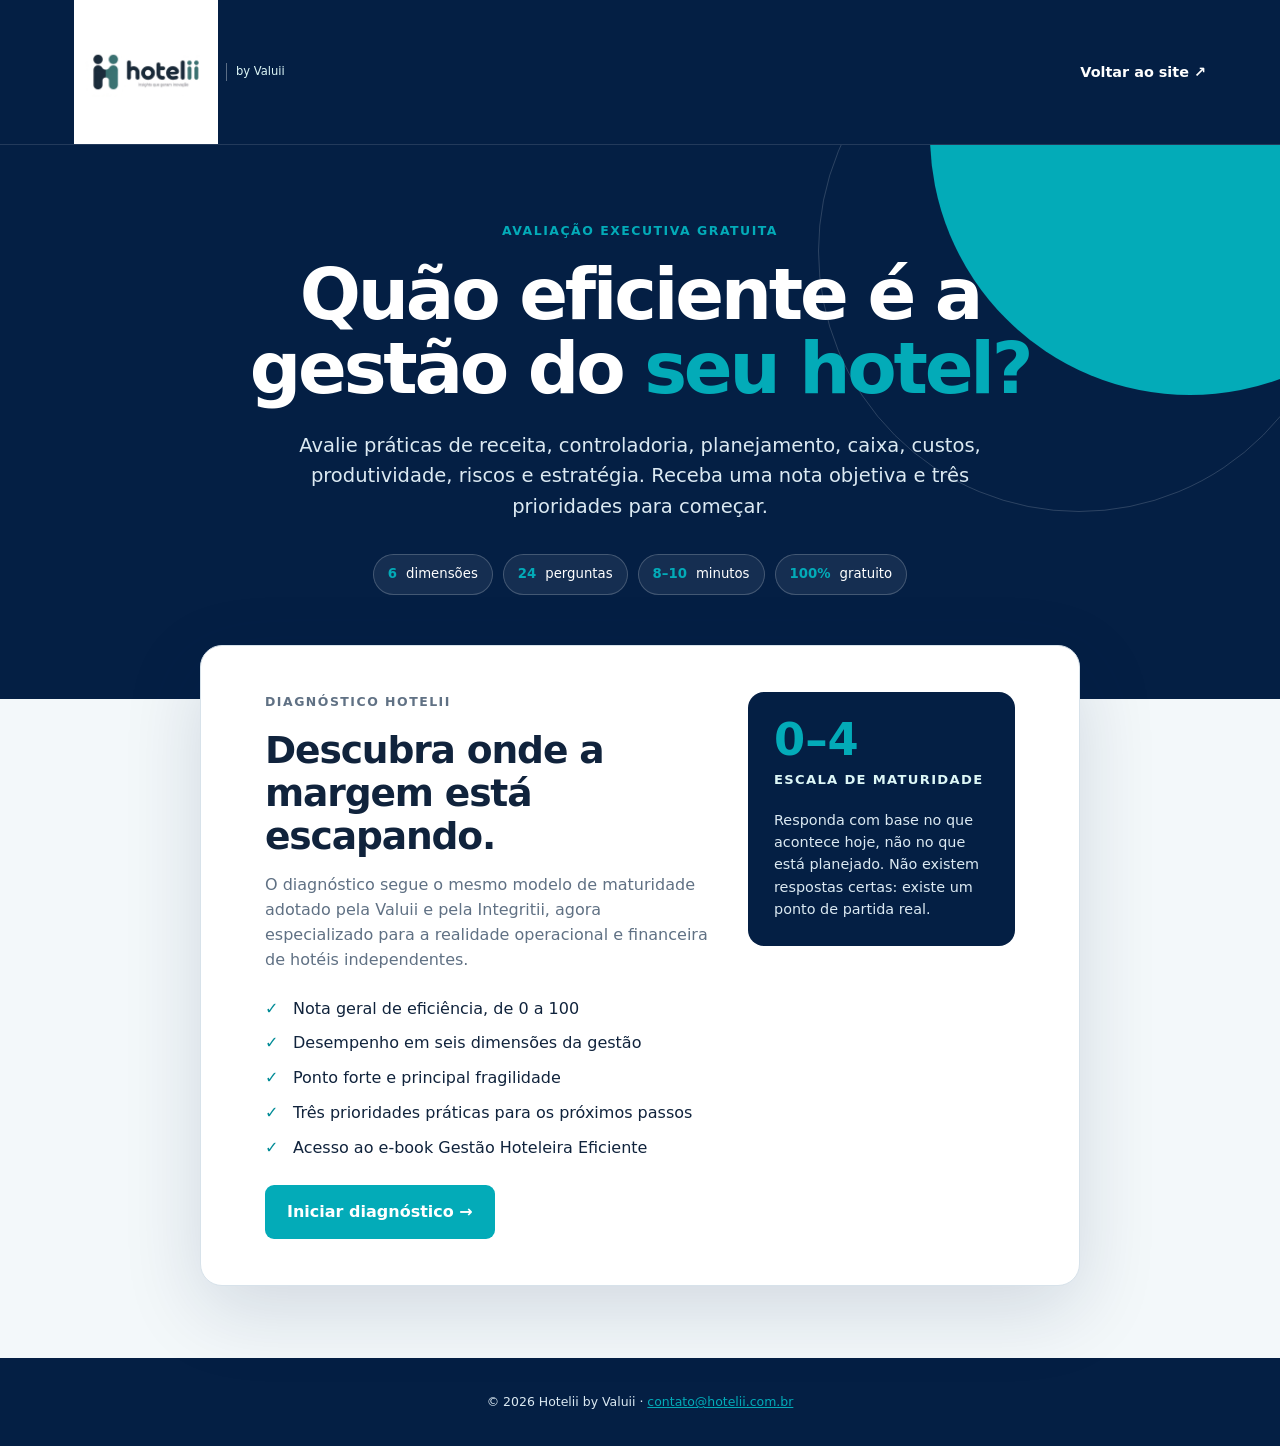
==== diagnostico/index.html @ 58b654e1 "Publica diagnóstico de eficiência hoteleira e e-book" ====
<!doctype html>
<html lang="pt-BR">
<head>
  <meta charset="utf-8">
  <meta name="viewport" content="width=device-width, initial-scale=1">
  <title>Diagnóstico de Eficiência em Gestão Hoteleira | Hotelii</title>
  <meta name="description" content="Avalie gratuitamente a eficiência da gestão do seu hotel em 24 perguntas e receba uma nota, a leitura de seis dimensões e prioridades práticas.">
  <meta name="theme-color" content="#041F44">
  <meta property="og:title" content="Diagnóstico de Eficiência em Gestão Hoteleira | Hotelii">
  <meta property="og:description" content="Descubra onde a gestão do seu hotel é eficiente — e onde a margem está escapando.">
  <meta property="og:type" content="website">
  <meta property="og:url" content="https://hotelii.com.br/diagnostico/">
  <link rel="canonical" href="https://hotelii.com.br/diagnostico/">
  <link rel="icon" href="../assets/images/mark.svg" type="image/svg+xml">
  <style>
    :root{--navy:#041f44;--navy2:#082b59;--teal:#03abb8;--teal2:#018b96;--mint:#ddf7f7;--ice:#f3f8fa;--white:#fff;--ink:#10233c;--muted:#607184;--line:#d7e2ea;--amber:#c9841d;--green:#178f69;--danger:#b94b54;--shadow:0 24px 80px rgba(4,31,68,.14)}
    *{box-sizing:border-box}html{scroll-behavior:smooth}body{margin:0;font-family:Inter,ui-sans-serif,system-ui,-apple-system,BlinkMacSystemFont,"Segoe UI",sans-serif;color:var(--ink);background:var(--ice);line-height:1.55}button,input,select{font:inherit}a{color:inherit}.skip{position:absolute;left:-9999px}.skip:focus{left:1rem;top:1rem;background:#fff;padding:.75rem 1rem;z-index:99}
    .site-header{position:relative;z-index:10;background:var(--navy);border-bottom:1px solid rgba(255,255,255,.12)}.nav{max-width:1180px;margin:auto;min-height:78px;padding:0 24px;display:flex;align-items:center;justify-content:space-between;gap:24px}.brand{display:flex;align-items:center;gap:8px;text-decoration:none;color:#fff}.brand img{width:144px;display:block}.brand span{font-size:.72rem;color:var(--mint);border-left:1px solid rgba(255,255,255,.35);padding-left:9px}.back{color:#fff;text-decoration:none;font-weight:750;font-size:.9rem}.back:hover{color:var(--teal)}
    .hero{position:relative;overflow:hidden;background:var(--navy);color:#fff;padding:76px 24px 104px}.hero:before,.hero:after{content:"";position:absolute;border-radius:50%}.hero:before{width:520px;height:520px;right:-170px;top:-270px;background:var(--teal)}.hero:after{width:520px;height:520px;right:-60px;top:-155px;border:1px solid rgba(255,255,255,.16)}.hero-inner{position:relative;z-index:1;max-width:1040px;margin:auto;text-align:center}.eyebrow{margin:0 0 18px;color:var(--teal);font-weight:850;letter-spacing:.12em;text-transform:uppercase;font-size:.78rem}.hero h1{max-width:900px;margin:0 auto;font-size:clamp(2.25rem,6vw,4.5rem);line-height:1.02;letter-spacing:-.045em}.hero h1 span{color:var(--teal)}.hero-lead{max-width:760px;margin:26px auto 32px;color:#dbe9f2;font-size:clamp(1rem,2vw,1.22rem)}.badges{display:flex;flex-wrap:wrap;justify-content:center;gap:10px}.badge{display:flex;align-items:center;gap:9px;border:1px solid rgba(255,255,255,.2);background:rgba(255,255,255,.07);border-radius:999px;padding:9px 14px;font-size:.83rem}.badge b{color:var(--teal)}
    .shell{max-width:920px;margin:-54px auto 72px;padding:0 20px;position:relative;z-index:3}.panel{background:#fff;border:1px solid var(--line);border-radius:22px;box-shadow:var(--shadow);overflow:hidden}.intro{padding:46px clamp(24px,6vw,64px)}.intro-grid{display:grid;grid-template-columns:1.25fr .75fr;gap:38px;align-items:start}.intro h2{font-size:clamp(1.6rem,3vw,2.35rem);line-height:1.14;letter-spacing:-.03em;margin:0 0 16px}.intro p{color:var(--muted);margin:0 0 18px}.check{list-style:none;margin:24px 0;padding:0;display:grid;gap:10px}.check li{position:relative;padding-left:28px}.check li:before{content:"✓";position:absolute;left:0;top:0;color:var(--teal2);font-weight:900}.trust{background:var(--navy);color:#fff;border-radius:16px;padding:26px}.trust strong{font-size:2.8rem;line-height:1;color:var(--teal)}.trust span{display:block;font-size:.82rem;color:var(--mint);font-weight:800;text-transform:uppercase;letter-spacing:.1em;margin:8px 0 18px}.trust p{color:#dbe9f2;font-size:.9rem;margin:0}.button{border:0;background:var(--teal);color:#fff;font-weight:850;border-radius:9px;padding:15px 22px;cursor:pointer;text-decoration:none;display:inline-flex;align-items:center;justify-content:center;gap:8px;transition:.2s transform,.2s background}.button:hover{background:var(--teal2);transform:translateY(-1px)}.button:disabled{opacity:.45;cursor:not-allowed;transform:none}.button.secondary{background:var(--navy)}.button.ghost{background:#fff;border:1px solid var(--line);color:var(--navy)}.button-row{display:flex;gap:12px;flex-wrap:wrap;margin-top:26px}
    .quiz{display:none}.quiz.active{display:block}.quiz-top{background:var(--navy);color:#fff;padding:22px clamp(22px,5vw,48px)}.progress-row{display:flex;justify-content:space-between;gap:16px;align-items:center;font-size:.8rem;font-weight:800}.progress-row span:last-child{color:var(--mint)}.progress{height:8px;background:rgba(255,255,255,.14);border-radius:999px;margin-top:13px;overflow:hidden}.progress i{display:block;width:0;height:100%;background:var(--teal);transition:width .3s}.question{padding:42px clamp(22px,6vw,64px) 52px}.dimension{display:inline-flex;background:var(--mint);color:var(--teal2);font-size:.72rem;font-weight:900;text-transform:uppercase;letter-spacing:.09em;border-radius:999px;padding:7px 11px}.question h2{font-size:clamp(1.35rem,3vw,2rem);line-height:1.25;letter-spacing:-.02em;margin:18px 0 28px}.options{display:grid;gap:11px}.option{position:relative;display:block}.option input{position:absolute;opacity:0}.option span{display:flex;align-items:flex-start;gap:13px;border:1px solid var(--line);border-radius:12px;padding:15px 16px;cursor:pointer;transition:.2s}.option b{flex:0 0 29px;height:29px;border-radius:50%;display:grid;place-items:center;background:var(--ice);color:var(--teal2);font-size:.82rem}.option em{font-style:normal}.option input:checked+span{border-color:var(--teal);box-shadow:0 0 0 3px rgba(3,171,184,.12);background:#f6ffff}.option input:checked+span b{background:var(--teal);color:#fff}.question-actions{display:flex;justify-content:space-between;gap:14px;margin-top:26px}.text-button{background:none;border:0;color:var(--muted);font-weight:800;cursor:pointer;padding:12px 0}.text-button:hover{color:var(--navy)}
    .gate{display:none;padding:42px clamp(22px,6vw,64px) 52px}.gate.active{display:block}.gate h2{font-size:clamp(1.55rem,3vw,2.25rem);line-height:1.15;letter-spacing:-.03em;margin:0 0 10px}.gate>p{color:var(--muted);margin:0 0 28px}.form-grid{display:grid;grid-template-columns:1fr 1fr;gap:16px}.field{display:grid;gap:7px}.field.full{grid-column:1/-1}.field label{font-size:.82rem;font-weight:850;color:var(--navy)}.field input,.field select{width:100%;border:1px solid var(--line);border-radius:9px;padding:13px;background:#fff;color:var(--ink);outline:none}.field input:focus,.field select:focus{border-color:var(--teal);box-shadow:0 0 0 3px rgba(3,171,184,.12)}.consent{display:flex;align-items:flex-start;gap:10px;margin:22px 0;color:var(--muted);font-size:.83rem}.consent input{margin-top:4px}.error{display:none;color:var(--danger);font-weight:700;font-size:.82rem;margin-top:10px}.error.show{display:block}
    .result{display:none}.result.active{display:block}.result-hero{background:var(--navy);color:#fff;padding:40px clamp(22px,6vw,64px);display:grid;grid-template-columns:170px 1fr;gap:34px;align-items:center}.donut{width:160px;height:160px;border-radius:50%;display:grid;place-items:center;background:conic-gradient(var(--teal) calc(var(--score)*1%),rgba(255,255,255,.14) 0);position:relative}.donut:after{content:"";position:absolute;width:116px;height:116px;border-radius:50%;background:var(--navy)}.donut div{position:relative;z-index:1;text-align:center}.donut strong{display:block;font-size:2.65rem;line-height:1;color:#fff}.donut span{color:var(--mint);font-size:.76rem;text-transform:uppercase;font-weight:800}.result-hero .eyebrow{margin-bottom:8px}.result-hero h2{font-size:clamp(1.65rem,4vw,2.6rem);line-height:1.08;margin:0 0 10px}.result-hero p{margin:0;color:#dbe9f2}.result-body{padding:42px clamp(22px,6vw,64px) 54px}.section-title{font-size:1.25rem;color:var(--navy);margin:0 0 18px}.bars{display:grid;gap:15px}.bar-head{display:flex;justify-content:space-between;gap:12px;margin-bottom:7px;font-size:.84rem;font-weight:800}.bar-head span:last-child{color:var(--teal2)}.bar-track{height:10px;background:#e8eff3;border-radius:999px;overflow:hidden}.bar-track i{display:block;height:100%;background:linear-gradient(90deg,var(--teal2),var(--teal));border-radius:999px}.insights{display:grid;grid-template-columns:1fr 1fr;gap:16px;margin:34px 0}.insight{border:1px solid var(--line);border-radius:13px;padding:20px}.insight strong{display:block;color:var(--teal2);font-size:.74rem;text-transform:uppercase;letter-spacing:.08em;margin-bottom:7px}.insight b{font-size:1.05rem;color:var(--navy)}.insight p{margin:7px 0 0;color:var(--muted);font-size:.9rem}.priorities{background:var(--ice);border-radius:14px;padding:24px;margin-top:24px}.priorities ol{margin:16px 0 0;padding:0;list-style:none;display:grid;gap:13px}.priorities li{display:grid;grid-template-columns:31px 1fr;gap:11px;align-items:start}.priorities li span{width:31px;height:31px;border-radius:50%;display:grid;place-items:center;background:var(--teal);color:#fff;font-weight:900}.priorities li b{color:var(--navy)}.priorities li p{margin:2px 0 0;color:var(--muted);font-size:.88rem}.ebook{margin-top:34px;background:var(--navy);color:#fff;border-radius:16px;padding:28px;display:grid;grid-template-columns:1fr auto;gap:24px;align-items:center}.ebook .eyebrow{margin:0 0 8px}.ebook h3{font-size:1.5rem;line-height:1.18;margin:0 0 7px}.ebook p{color:#dbe9f2;margin:0;font-size:.9rem}.cta{margin-top:20px;border:1px solid var(--line);border-radius:16px;padding:26px}.cta h3{margin:0 0 8px;color:var(--navy)}.cta p{margin:0;color:var(--muted)}.disclaimer{font-size:.72rem;color:var(--muted);margin:24px 0 0}.footer{background:var(--navy);color:#dbe9f2;padding:34px 24px;text-align:center;font-size:.78rem}.footer a{color:var(--teal)}
    @media(max-width:720px){.nav{min-height:68px}.brand img{width:122px}.hero{padding-top:54px}.intro-grid,.result-hero,.ebook{grid-template-columns:1fr}.trust{order:-1}.form-grid,.insights{grid-template-columns:1fr}.field.full{grid-column:auto}.result-hero{text-align:center}.donut{margin:auto}.question-actions{align-items:center}.question-actions .button{flex:1}.ebook .button{width:100%}}
    @media print{body{background:#fff}.site-header,.hero,.intro,.quiz-top,.question,.gate,.footer,.button-row,.ebook .button,.cta{display:none!important}.shell{margin:0;max-width:none;padding:0}.panel{border:0;box-shadow:none}.result{display:block!important}.result-hero{print-color-adjust:exact;-webkit-print-color-adjust:exact}.result-body{padding:30px}.ebook{print-color-adjust:exact;-webkit-print-color-adjust:exact}.disclaimer{font-size:9px}}
  </style>
</head>
<body>
  <a class="skip" href="#conteudo">Ir para o conteúdo</a>
  <header class="site-header"><div class="nav"><a class="brand" href="../index.html" aria-label="Hotelii — início"><img src="../assets/images/hotelii-logo-light.png" alt="Hotelii"><span>by Valuii</span></a><a class="back" href="../index.html">Voltar ao site ↗</a></div></header>
  <main id="conteudo">
    <section class="hero"><div class="hero-inner"><p class="eyebrow">Avaliação executiva gratuita</p><h1>Quão eficiente é a gestão do <span>seu hotel?</span></h1><p class="hero-lead">Avalie práticas de receita, controladoria, planejamento, caixa, custos, produtividade, riscos e estratégia. Receba uma nota objetiva e três prioridades para começar.</p><div class="badges"><span class="badge"><b>6</b> dimensões</span><span class="badge"><b>24</b> perguntas</span><span class="badge"><b>8–10</b> minutos</span><span class="badge"><b>100%</b> gratuito</span></div></div></section>
    <div class="shell"><section class="panel" aria-live="polite">
      <div class="intro" id="intro"><div class="intro-grid"><div><p class="eyebrow">Diagnóstico Hotelii</p><h2>Descubra onde a margem está escapando.</h2><p>O diagnóstico segue o mesmo modelo de maturidade adotado pela Valuii e pela Integritii, agora especializado para a realidade operacional e financeira de hotéis independentes.</p><ul class="check"><li>Nota geral de eficiência, de 0 a 100</li><li>Desempenho em seis dimensões da gestão</li><li>Ponto forte e principal fragilidade</li><li>Três prioridades práticas para os próximos passos</li><li>Acesso ao e-book Gestão Hoteleira Eficiente</li></ul><button class="button" type="button" id="start">Iniciar diagnóstico →</button></div><aside class="trust"><strong>0–4</strong><span>escala de maturidade</span><p>Responda com base no que acontece hoje, não no que está planejado. Não existem respostas certas: existe um ponto de partida real.</p></aside></div></div>
      <div class="quiz" id="quiz"><div class="quiz-top"><div class="progress-row"><span id="progressLabel">Pergunta 1 de 24</span><span id="dimensionLabel">Desempenho e Receita</span></div><div class="progress"><i id="progressBar"></i></div></div><div class="question"><span class="dimension" id="dimensionPill"></span><h2 id="questionText"></h2><div class="options" id="options"></div><div class="question-actions"><button class="text-button" type="button" id="prev">← Voltar</button><button class="button" type="button" id="next" disabled>Continuar →</button></div></div></div>
      <form class="gate" id="gate" novalidate><p class="eyebrow">Seu resultado está pronto</p><h2>Identifique-se para ver a análise completa.</h2><p>Os dados abaixo contextualizam o diagnóstico e dão acesso ao resultado e ao e-book. A Hotelii poderá entrar em contato para ajudar na interpretação.</p><div class="form-grid"><div class="field"><label for="name">Nome *</label><input id="name" name="name" autocomplete="name" required></div><div class="field"><label for="hotel">Hotel ou empreendimento *</label><input id="hotel" name="hotel" autocomplete="organization" required></div><div class="field"><label for="role">Cargo ou função *</label><select id="role" name="role" required><option value="">Selecione</option><option>Proprietário(a) ou sócio(a)</option><option>Diretor(a) ou gerente geral</option><option>Controladoria ou financeiro</option><option>Revenue, comercial ou marketing</option><option>Operações, hospedagem ou A&amp;B</option><option>Contador(a) ou consultor(a)</option><option>Outra função</option></select></div><div class="field"><label for="uhs">Número de unidades habitacionais *</label><select id="uhs" name="uhs" required><option value="">Selecione</option><option>Até 20 UHs</option><option>21 a 40 UHs</option><option>41 a 80 UHs</option><option>81 a 150 UHs</option><option>151 a 250 UHs</option><option>Mais de 250 UHs</option></select></div><div class="field"><label for="phone">WhatsApp *</label><input id="phone" name="phone" inputmode="tel" autocomplete="tel" placeholder="(00) 00000-0000" required></div><div class="field"><label for="email">E-mail profissional *</label><input id="email" name="email" type="email" autocomplete="email" required></div><div class="field"><label for="city">Cidade / UF *</label><input id="city" name="city" autocomplete="address-level2" placeholder="Cidade / UF" required></div><div class="field"><label for="website">Site do hotel</label><input id="website" name="website" type="url" placeholder="https://"></div></div><label class="consent"><input id="consent" name="consent" type="checkbox" required><span>Autorizo a Hotelii by Valuii a tratar estes dados para disponibilizar meu resultado e entrar em contato sobre conteúdos e soluções relacionadas à gestão hoteleira. Posso solicitar a exclusão a qualquer momento.</span></label><p class="error" id="gateError">Preencha os campos obrigatórios e aceite a autorização para continuar.</p><div class="button-row"><button class="text-button" type="button" id="backToQuiz">← Revisar respostas</button><button class="button" type="submit">Ver meu resultado →</button></div></form>
      <div class="result" id="result"><div class="result-hero"><div class="donut" id="donut"><div><strong id="score">0</strong><span>de 100</span></div></div><div><p class="eyebrow">Resultado do diagnóstico</p><h2 id="levelTitle"></h2><p id="levelText"></p></div></div><div class="result-body"><h3 class="section-title">Eficiência por dimensão</h3><div class="bars" id="bars"></div><div class="insights"><article class="insight"><strong>Ponto forte</strong><b id="strongTitle"></b><p id="strongText"></p></article><article class="insight"><strong>Principal fragilidade</strong><b id="weakTitle"></b><p id="weakText"></p></article></div><section class="priorities"><h3 class="section-title">Três prioridades recomendadas</h3><ol id="priorityList"></ol></section><section class="ebook"><div><p class="eyebrow">Conteúdo complementar</p><h3>Gestão Hoteleira Eficiente</h3><p>Baixe o guia executivo com 10 fundamentos para transformar ocupação em rentabilidade.</p></div><a class="button" href="../assets/downloads/Guia_Hotelii_Gestao_Hoteleira_Eficiente.pdf" download>Baixar e-book →</a></section><section class="cta"><h3>Quer aprofundar esta leitura?</h3><p>A Hotelii Radar de Rentabilidade transforma o autodiagnóstico em análise estruturada de dados, processos e oportunidades de margem.</p><div class="button-row"><a class="button" id="whatsapp" href="https://wa.me/5519920041267" target="_blank" rel="noopener">Conversar no WhatsApp ↗</a><button class="button ghost" type="button" id="print">Salvar resultado em PDF</button><button class="button ghost" type="button" id="restart">Refazer diagnóstico</button></div></section><p class="disclaimer">Este autodiagnóstico tem finalidade educativa e orientativa. O resultado se baseia exclusivamente nas respostas informadas, não constitui auditoria, asseguração, benchmarking independente, parecer contábil ou recomendação financeira, e não garante melhoria de desempenho.</p></div></div>
    </section></div>
  </main>
  <footer class="footer">© <span id="year"></span> Hotelii by Valuii · <a href="mailto:contato@hotelii.com.br">contato@hotelii.com.br</a></footer>
  <script>
  (()=>{
    const dimensions=[
      {name:"Desempenho Comercial e Receita",short:"Desempenho e Receita",weight:20,summary:"Demanda, preço, canais e contribuição econômica.",priority:"Integrar ocupação, ADR, RevPAR, canais e margem em uma única rotina de análise.",questions:[
        "O hotel analisa conjuntamente ocupação, ADR e RevPAR por período, segmento e canal?",
        "A rentabilidade e o custo de aquisição de cada canal são medidos, incluindo comissões, descontos e meios de pagamento?",
        "Preços e restrições são ajustados com base em demanda, pickup, pace, forecast e calendário de eventos?",
        "Vendas diretas, conversão, cancelamentos, no-show e antecedência de reserva são monitorados e geram ações?"
      ]},
      {name:"Controladoria e Rentabilidade",short:"Controladoria e Rentabilidade",weight:25,summary:"DRE gerencial, margens, conciliações e leitura executiva.",priority:"Estruturar uma DRE gerencial mensal por departamento, conciliada e orientada a causas e ações.",questions:[
        "Existe DRE gerencial mensal com separação por departamentos como hospedagem, A&B, eventos e outras operações relevantes?",
        "GOP, GOPPAR, margem de contribuição e resultado departamental são calculados e acompanhados?",
        "Dados do PMS, ERP, contabilidade, bancos, cartões e OTAs são conciliados em uma visão executiva confiável?",
        "A reunião de resultados explica desvios, registra decisões e atribui responsáveis e prazos?"
      ]},
      {name:"Planejamento, Orçamento e Caixa",short:"Orçamento, Forecast e Caixa",weight:20,summary:"Orçamento, cenários, liquidez e capital de giro.",priority:"Implantar orçamento mensal, rolling forecast e fluxo de caixa de 13 semanas com premissas explícitas.",questions:[
        "O hotel possui orçamento anual detalhado por mês, departamento e direcionadores operacionais?",
        "Existe rolling forecast atualizado com pace, sazonalidade, eventos, mix de canais, custos e cenários?",
        "O fluxo de caixa projetado contempla capital de giro, dívida, impostos, CAPEX e um nível mínimo de segurança?",
        "Desvios entre realizado, orçamento e forecast são separados por volume, preço, eficiência e mudança de premissa?"
      ]},
      {name:"Custos e Produtividade Operacional",short:"Custos e Produtividade",weight:15,summary:"Custos unitários, A&B, escala e eficiência operacional.",priority:"Selecionar custos unitários e indicadores de produtividade críticos, com faixas de alerta e responsáveis.",questions:[
        "Custos por UH ocupada e disponível são monitorados para energia, lavanderia, limpeza, amenities e manutenção?",
        "A&B possui fichas técnicas, inventários, food cost, controle de perdas e análise de margem do cardápio?",
        "Escalas, horas extras e terceirização são planejadas com base no forecast de demanda e na produtividade?",
        "Desvios de custos e produtividade são investigados até a causa operacional e tratados por plano de ação?"
      ]},
      {name:"Controles, Riscos e Governança",short:"Controles, Riscos e Governança",weight:10,summary:"Alçadas, conciliações, proteção de ativos e supervisão.",priority:"Mapear os principais riscos e fortalecer alçadas, segregação de funções, acessos e evidências de controle.",questions:[
        "Existem alçadas e controles para compras, pagamentos, reembolsos, descontos, cortesias, cancelamentos e estornos?",
        "Há segregação de funções e conciliações regulares de caixa, cartões, OTAs, bancos e contas a receber?",
        "Riscos de fraude, dados, LGPD, contratos, segurança, continuidade e conformidade são mapeados e tratados?",
        "Proprietários ou instâncias de governança recebem informação confiável, tempestiva e apoiada por evidências?"
      ]},
      {name:"Estratégia e Sustentabilidade",short:"Estratégia e Sustentabilidade",weight:10,summary:"Objetivos, investimentos, continuidade e criação de valor.",priority:"Traduzir a estratégia em metas mensuráveis, cenários, critérios de CAPEX e uma cadência de acompanhamento.",questions:[
        "O hotel possui objetivos mensuráveis que conectam receita, experiência do hóspede, pessoas, margem e caixa?",
        "Investimentos e CAPEX são avaliados por retorno, risco, efeito no caixa, manutenção e posicionamento?",
        "A gestão trabalha com cenários para sazonalidade, choques econômicos, reputação digital e dependência de canais?",
        "Existem prioridades de sustentabilidade, continuidade, sucessão e melhoria com metas, responsáveis e prazos?"
      ]}
    ];
    const labels=["Não existe ou não é praticado.","Existe de forma informal e apenas quando surge um problema.","Existe parcialmente, mas sem padrão ou regularidade.","Está implementado e é acompanhado periodicamente.","Está implementado, monitorado e orienta decisões."];
    const questions=[];dimensions.forEach((d,di)=>d.questions.forEach((q,qi)=>questions.push({text:q,di,qi})));
    const answers=Array(questions.length).fill(null);let current=0;
    const $=id=>document.getElementById(id),intro=$("intro"),quiz=$("quiz"),gate=$("gate"),result=$("result");
    function render(){const q=questions[current],d=dimensions[q.di];$("progressLabel").textContent=`Pergunta ${current+1} de ${questions.length}`;$("dimensionLabel").textContent=d.short;$("dimensionPill").textContent=d.name;$("questionText").textContent=q.text;$("progressBar").style.width=`${((current+1)/questions.length)*100}%`;$("options").innerHTML=labels.map((label,value)=>`<label class="option"><input type="radio" name="answer" value="${value}" ${answers[current]===value?"checked":""}><span><b>${value}</b><em>${label}</em></span></label>`).join("");$("next").disabled=answers[current]===null;$("next").textContent=current===questions.length-1?"Concluir respostas →":"Continuar →";$("prev").style.visibility=current?"visible":"hidden";document.querySelectorAll('input[name="answer"]').forEach(input=>input.addEventListener("change",e=>{answers[current]=Number(e.target.value);$("next").disabled=false;}));}
    function goGate(){quiz.classList.remove("active");gate.classList.add("active");gate.scrollIntoView({behavior:"smooth",block:"start"});}
    function calculate(){const scores=dimensions.map((d,di)=>{const vals=questions.map((q,i)=>q.di===di?answers[i]:null).filter(v=>v!==null);return Math.round((vals.reduce((a,b)=>a+b,0)/(vals.length*4))*100)});const total=Math.round(scores.reduce((sum,s,i)=>sum+s*dimensions[i].weight/100,0));return{scores,total};}
    function level(score){if(score<=20)return["Gestão vulnerável","A operação depende de respostas pontuais e está exposta a perdas, decisões tardias e baixa previsibilidade."];if(score<=40)return["Gestão reativa","Algumas práticas existem, mas ainda são informais, fragmentadas ou acionadas somente após o problema."];if(score<=60)return["Gestão em estruturação","A base gerencial já começou a ser construída. O próximo ganho vem de padronizar, integrar e criar cadência."];if(score<=80)return["Gestão orientada por desempenho","A gestão utiliza processos e indicadores consistentes. Há espaço para aprofundar rentabilidade, cenários e governança."];return["Gestão de alta eficiência","A gestão conecta informação, execução e criação de valor. O foco agora é antecipação, refinamento e evolução contínua."]}
    function showResult(){const data=calculate(),rank=data.scores.map((s,i)=>({s,i})).sort((a,b)=>a.s-b.s),weak=rank[0],strong=rank[rank.length-1],[title,text]=level(data.total);$("score").textContent=data.total;$("donut").style.setProperty("--score",data.total);$("levelTitle").textContent=title;$("levelText").textContent=text;$("bars").innerHTML=dimensions.map((d,i)=>`<div><div class="bar-head"><span>${d.name}</span><span>${data.scores[i]}%</span></div><div class="bar-track"><i style="width:${data.scores[i]}%"></i></div></div>`).join("");$("strongTitle").textContent=dimensions[strong.i].name;$("strongText").textContent=`${strong.s}% — ${dimensions[strong.i].summary}`;$("weakTitle").textContent=dimensions[weak.i].name;$("weakText").textContent=`${weak.s}% — ${dimensions[weak.i].summary}`;$("priorityList").innerHTML=rank.slice(0,3).map((r,n)=>`<li><span>${n+1}</span><div><b>${dimensions[r.i].name}</b><p>${dimensions[r.i].priority}</p></div></li>`).join("");const msg=encodeURIComponent(`Olá, fiz o Diagnóstico de Eficiência em Gestão Hoteleira da Hotelii e obtive ${data.total}/100 (${title}). Gostaria de conversar sobre o resultado.`);$("whatsapp").href=`https://wa.me/5519920041267?text=${msg}`;gate.classList.remove("active");result.classList.add("active");const formData=Object.fromEntries(new FormData(gate));const record={createdAt:new Date().toISOString(),lead:formData,answers:[...answers],scores:data.scores,total:data.total,level:title,source:"hotelii-diagnostico"};try{localStorage.setItem("hotelii-diagnostico-atual",JSON.stringify(record))}catch(e){}result.scrollIntoView({behavior:"smooth",block:"start"});}
    $("start").addEventListener("click",()=>{intro.style.display="none";quiz.classList.add("active");render();quiz.scrollIntoView({behavior:"smooth",block:"start"})});
    $("next").addEventListener("click",()=>{if(answers[current]===null)return;if(current<questions.length-1){current++;render();quiz.scrollIntoView({behavior:"smooth",block:"start"})}else goGate()});
    $("prev").addEventListener("click",()=>{if(current){current--;render()}});$("backToQuiz").addEventListener("click",()=>{gate.classList.remove("active");quiz.classList.add("active");render()});
    $("gate").addEventListener("submit",e=>{e.preventDefault();if(!gate.checkValidity()){gate.classList.add("was-validated");$("gateError").classList.add("show");gate.querySelector(":invalid")?.focus();return}$("gateError").classList.remove("show");showResult()});
    $("phone").addEventListener("input",e=>{let v=e.target.value.replace(/\D/g,"").slice(0,11);if(v.length>2)v=`(${v.slice(0,2)}) ${v.slice(2)}`;if(v.length>10)v=`${v.slice(0,10)}-${v.slice(10)}`;else if(v.length>9)v=`${v.slice(0,9)}-${v.slice(9)}`;e.target.value=v});
    $("print").addEventListener("click",()=>window.print());$("restart").addEventListener("click",()=>{answers.fill(null);current=0;result.classList.remove("active");intro.style.display="block";window.scrollTo({top:0,behavior:"smooth"})});$("year").textContent=new Date().getFullYear();
  })();
  </script>
</body>
</html>
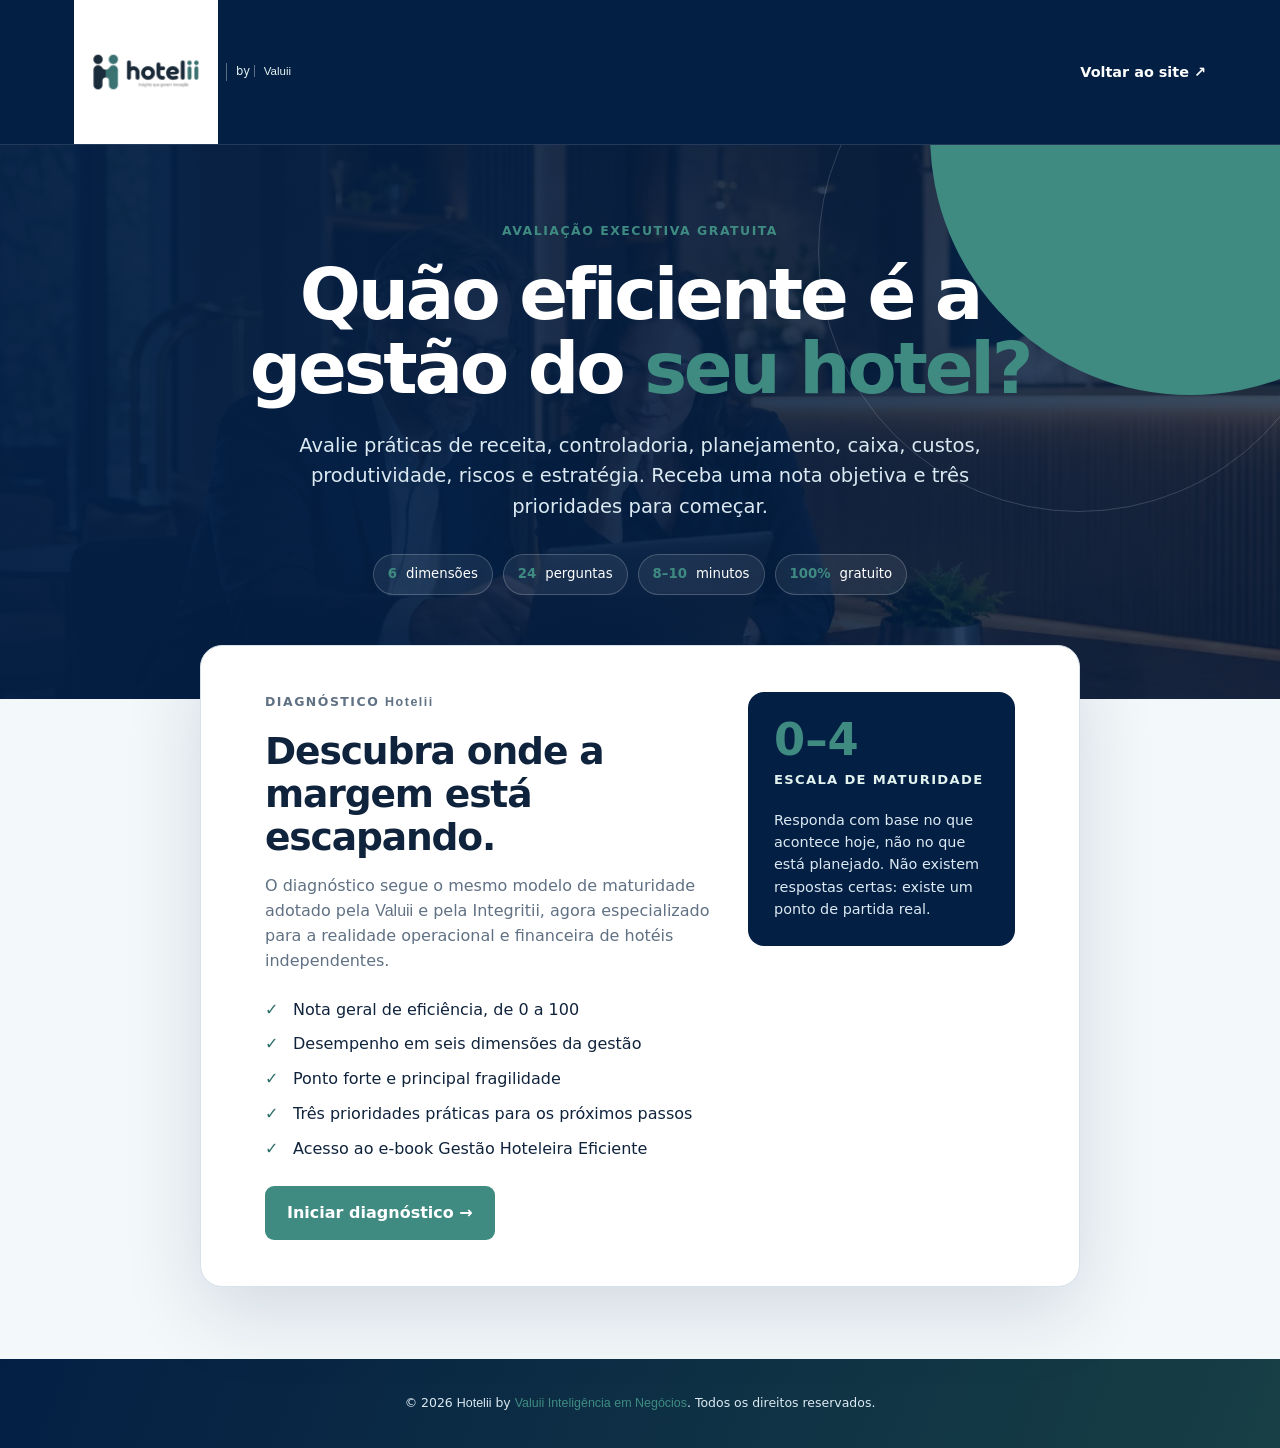
==== commit f5be3126: "Padroniza marca, favicon e identidade visual da Hotelii" ====
--- a/diagnostico/index.html
+++ b/diagnostico/index.html
@@ -9,18 +9,18 @@
   <meta property="og:title" content="Diagnóstico de Eficiência em Gestão Hoteleira | Hotelii">
   <meta property="og:description" content="Descubra onde a gestão do seu hotel é eficiente — e onde a margem está escapando.">
   <meta property="og:type" content="website">
-  <meta property="og:url" content="https://hotelii.com.br/diagnostico/">
-  <link rel="canonical" href="https://hotelii.com.br/diagnostico/">
-  <link rel="icon" href="../assets/images/mark.svg" type="image/svg+xml">
+  <meta property="og:url" content="https://www.hotelii.com.br/diagnostico/">
+  <link rel="canonical" href="https://www.hotelii.com.br/diagnostico/">
+  <link rel="icon" href="../assets/images/hotelii-favicon.png" type="image/png">
   <style>
-    :root{--navy:#041f44;--navy2:#082b59;--teal:#03abb8;--teal2:#018b96;--mint:#ddf7f7;--ice:#f3f8fa;--white:#fff;--ink:#10233c;--muted:#607184;--line:#d7e2ea;--amber:#c9841d;--green:#178f69;--danger:#b94b54;--shadow:0 24px 80px rgba(4,31,68,.14)}
+    :root{--navy:#041f44;--navy2:#082b59;--teal:#3f8b82;--teal2:#2d6f69;--mint:#e1f2ef;--ice:#f3f8fa;--white:#fff;--ink:#10233c;--muted:#607184;--line:#d7e2ea;--amber:#c9841d;--green:#178f69;--danger:#b94b54;--shadow:0 24px 80px rgba(4,31,68,.14)}
     *{box-sizing:border-box}html{scroll-behavior:smooth}body{margin:0;font-family:Inter,ui-sans-serif,system-ui,-apple-system,BlinkMacSystemFont,"Segoe UI",sans-serif;color:var(--ink);background:var(--ice);line-height:1.55}button,input,select{font:inherit}a{color:inherit}.skip{position:absolute;left:-9999px}.skip:focus{left:1rem;top:1rem;background:#fff;padding:.75rem 1rem;z-index:99}
-    .site-header{position:relative;z-index:10;background:var(--navy);border-bottom:1px solid rgba(255,255,255,.12)}.nav{max-width:1180px;margin:auto;min-height:78px;padding:0 24px;display:flex;align-items:center;justify-content:space-between;gap:24px}.brand{display:flex;align-items:center;gap:8px;text-decoration:none;color:#fff}.brand img{width:144px;display:block}.brand span{font-size:.72rem;color:var(--mint);border-left:1px solid rgba(255,255,255,.35);padding-left:9px}.back{color:#fff;text-decoration:none;font-weight:750;font-size:.9rem}.back:hover{color:var(--teal)}
-    .hero{position:relative;overflow:hidden;background:var(--navy);color:#fff;padding:76px 24px 104px}.hero:before,.hero:after{content:"";position:absolute;border-radius:50%}.hero:before{width:520px;height:520px;right:-170px;top:-270px;background:var(--teal)}.hero:after{width:520px;height:520px;right:-60px;top:-155px;border:1px solid rgba(255,255,255,.16)}.hero-inner{position:relative;z-index:1;max-width:1040px;margin:auto;text-align:center}.eyebrow{margin:0 0 18px;color:var(--teal);font-weight:850;letter-spacing:.12em;text-transform:uppercase;font-size:.78rem}.hero h1{max-width:900px;margin:0 auto;font-size:clamp(2.25rem,6vw,4.5rem);line-height:1.02;letter-spacing:-.045em}.hero h1 span{color:var(--teal)}.hero-lead{max-width:760px;margin:26px auto 32px;color:#dbe9f2;font-size:clamp(1rem,2vw,1.22rem)}.badges{display:flex;flex-wrap:wrap;justify-content:center;gap:10px}.badge{display:flex;align-items:center;gap:9px;border:1px solid rgba(255,255,255,.2);background:rgba(255,255,255,.07);border-radius:999px;padding:9px 14px;font-size:.83rem}.badge b{color:var(--teal)}
+    .site-header{position:relative;z-index:10;background:var(--navy);border-bottom:1px solid rgba(255,255,255,.12)}.nav{max-width:1180px;margin:auto;min-height:78px;padding:0 24px;display:flex;align-items:center;justify-content:space-between;gap:24px}.brand{display:flex;align-items:center;gap:8px;text-decoration:none;color:#fff}.brand img{width:144px;display:block}.brand span{font-size:.72rem;color:var(--mint);border-left:1px solid rgba(255,255,255,.35);padding-left:9px;text-transform:none}.hotelii-word,.valuii-word,.valuii-brand{font-family:"Eastman Alt Pack","Eastman Alternate","Eastman Alt",Manrope,sans-serif;text-transform:none!important}.valuii-brand{text-decoration:none}.back{color:#fff;text-decoration:none;font-weight:750;font-size:.9rem}.back:hover{color:var(--teal)}
+    .hero{position:relative;overflow:hidden;background:linear-gradient(90deg,rgba(4,31,68,.97),rgba(4,31,68,.78)),url('../assets/images/insights/pms-decisao-executiva.webp') center 48%/cover no-repeat;color:#fff;padding:76px 24px 104px}.hero:before,.hero:after{content:"";position:absolute;border-radius:50%}.hero:before{width:520px;height:520px;right:-170px;top:-270px;background:var(--teal)}.hero:after{width:520px;height:520px;right:-60px;top:-155px;border:1px solid rgba(255,255,255,.16)}.hero-inner{position:relative;z-index:1;max-width:1040px;margin:auto;text-align:center}.eyebrow{margin:0 0 18px;color:var(--teal);font-weight:850;letter-spacing:.12em;text-transform:uppercase;font-size:.78rem}.hero h1{max-width:900px;margin:0 auto;font-size:clamp(2.25rem,6vw,4.5rem);line-height:1.02;letter-spacing:-.045em}.hero h1 span{color:var(--teal)}.hero-lead{max-width:760px;margin:26px auto 32px;color:#dbe9f2;font-size:clamp(1rem,2vw,1.22rem)}.badges{display:flex;flex-wrap:wrap;justify-content:center;gap:10px}.badge{display:flex;align-items:center;gap:9px;border:1px solid rgba(255,255,255,.2);background:rgba(255,255,255,.07);border-radius:999px;padding:9px 14px;font-size:.83rem}.badge b{color:var(--teal)}
     .shell{max-width:920px;margin:-54px auto 72px;padding:0 20px;position:relative;z-index:3}.panel{background:#fff;border:1px solid var(--line);border-radius:22px;box-shadow:var(--shadow);overflow:hidden}.intro{padding:46px clamp(24px,6vw,64px)}.intro-grid{display:grid;grid-template-columns:1.25fr .75fr;gap:38px;align-items:start}.intro h2{font-size:clamp(1.6rem,3vw,2.35rem);line-height:1.14;letter-spacing:-.03em;margin:0 0 16px}.intro p{color:var(--muted);margin:0 0 18px}.check{list-style:none;margin:24px 0;padding:0;display:grid;gap:10px}.check li{position:relative;padding-left:28px}.check li:before{content:"✓";position:absolute;left:0;top:0;color:var(--teal2);font-weight:900}.trust{background:var(--navy);color:#fff;border-radius:16px;padding:26px}.trust strong{font-size:2.8rem;line-height:1;color:var(--teal)}.trust span{display:block;font-size:.82rem;color:var(--mint);font-weight:800;text-transform:uppercase;letter-spacing:.1em;margin:8px 0 18px}.trust p{color:#dbe9f2;font-size:.9rem;margin:0}.button{border:0;background:var(--teal);color:#fff;font-weight:850;border-radius:9px;padding:15px 22px;cursor:pointer;text-decoration:none;display:inline-flex;align-items:center;justify-content:center;gap:8px;transition:.2s transform,.2s background}.button:hover{background:var(--teal2);transform:translateY(-1px)}.button:disabled{opacity:.45;cursor:not-allowed;transform:none}.button.secondary{background:var(--navy)}.button.ghost{background:#fff;border:1px solid var(--line);color:var(--navy)}.button-row{display:flex;gap:12px;flex-wrap:wrap;margin-top:26px}
     .quiz{display:none}.quiz.active{display:block}.quiz-top{background:var(--navy);color:#fff;padding:22px clamp(22px,5vw,48px)}.progress-row{display:flex;justify-content:space-between;gap:16px;align-items:center;font-size:.8rem;font-weight:800}.progress-row span:last-child{color:var(--mint)}.progress{height:8px;background:rgba(255,255,255,.14);border-radius:999px;margin-top:13px;overflow:hidden}.progress i{display:block;width:0;height:100%;background:var(--teal);transition:width .3s}.question{padding:42px clamp(22px,6vw,64px) 52px}.dimension{display:inline-flex;background:var(--mint);color:var(--teal2);font-size:.72rem;font-weight:900;text-transform:uppercase;letter-spacing:.09em;border-radius:999px;padding:7px 11px}.question h2{font-size:clamp(1.35rem,3vw,2rem);line-height:1.25;letter-spacing:-.02em;margin:18px 0 28px}.options{display:grid;gap:11px}.option{position:relative;display:block}.option input{position:absolute;opacity:0}.option span{display:flex;align-items:flex-start;gap:13px;border:1px solid var(--line);border-radius:12px;padding:15px 16px;cursor:pointer;transition:.2s}.option b{flex:0 0 29px;height:29px;border-radius:50%;display:grid;place-items:center;background:var(--ice);color:var(--teal2);font-size:.82rem}.option em{font-style:normal}.option input:checked+span{border-color:var(--teal);box-shadow:0 0 0 3px rgba(3,171,184,.12);background:#f6ffff}.option input:checked+span b{background:var(--teal);color:#fff}.question-actions{display:flex;justify-content:space-between;gap:14px;margin-top:26px}.text-button{background:none;border:0;color:var(--muted);font-weight:800;cursor:pointer;padding:12px 0}.text-button:hover{color:var(--navy)}
     .gate{display:none;padding:42px clamp(22px,6vw,64px) 52px}.gate.active{display:block}.gate h2{font-size:clamp(1.55rem,3vw,2.25rem);line-height:1.15;letter-spacing:-.03em;margin:0 0 10px}.gate>p{color:var(--muted);margin:0 0 28px}.form-grid{display:grid;grid-template-columns:1fr 1fr;gap:16px}.field{display:grid;gap:7px}.field.full{grid-column:1/-1}.field label{font-size:.82rem;font-weight:850;color:var(--navy)}.field input,.field select{width:100%;border:1px solid var(--line);border-radius:9px;padding:13px;background:#fff;color:var(--ink);outline:none}.field input:focus,.field select:focus{border-color:var(--teal);box-shadow:0 0 0 3px rgba(3,171,184,.12)}.consent{display:flex;align-items:flex-start;gap:10px;margin:22px 0;color:var(--muted);font-size:.83rem}.consent input{margin-top:4px}.error{display:none;color:var(--danger);font-weight:700;font-size:.82rem;margin-top:10px}.error.show{display:block}
-    .result{display:none}.result.active{display:block}.result-hero{background:var(--navy);color:#fff;padding:40px clamp(22px,6vw,64px);display:grid;grid-template-columns:170px 1fr;gap:34px;align-items:center}.donut{width:160px;height:160px;border-radius:50%;display:grid;place-items:center;background:conic-gradient(var(--teal) calc(var(--score)*1%),rgba(255,255,255,.14) 0);position:relative}.donut:after{content:"";position:absolute;width:116px;height:116px;border-radius:50%;background:var(--navy)}.donut div{position:relative;z-index:1;text-align:center}.donut strong{display:block;font-size:2.65rem;line-height:1;color:#fff}.donut span{color:var(--mint);font-size:.76rem;text-transform:uppercase;font-weight:800}.result-hero .eyebrow{margin-bottom:8px}.result-hero h2{font-size:clamp(1.65rem,4vw,2.6rem);line-height:1.08;margin:0 0 10px}.result-hero p{margin:0;color:#dbe9f2}.result-body{padding:42px clamp(22px,6vw,64px) 54px}.section-title{font-size:1.25rem;color:var(--navy);margin:0 0 18px}.bars{display:grid;gap:15px}.bar-head{display:flex;justify-content:space-between;gap:12px;margin-bottom:7px;font-size:.84rem;font-weight:800}.bar-head span:last-child{color:var(--teal2)}.bar-track{height:10px;background:#e8eff3;border-radius:999px;overflow:hidden}.bar-track i{display:block;height:100%;background:linear-gradient(90deg,var(--teal2),var(--teal));border-radius:999px}.insights{display:grid;grid-template-columns:1fr 1fr;gap:16px;margin:34px 0}.insight{border:1px solid var(--line);border-radius:13px;padding:20px}.insight strong{display:block;color:var(--teal2);font-size:.74rem;text-transform:uppercase;letter-spacing:.08em;margin-bottom:7px}.insight b{font-size:1.05rem;color:var(--navy)}.insight p{margin:7px 0 0;color:var(--muted);font-size:.9rem}.priorities{background:var(--ice);border-radius:14px;padding:24px;margin-top:24px}.priorities ol{margin:16px 0 0;padding:0;list-style:none;display:grid;gap:13px}.priorities li{display:grid;grid-template-columns:31px 1fr;gap:11px;align-items:start}.priorities li span{width:31px;height:31px;border-radius:50%;display:grid;place-items:center;background:var(--teal);color:#fff;font-weight:900}.priorities li b{color:var(--navy)}.priorities li p{margin:2px 0 0;color:var(--muted);font-size:.88rem}.ebook{margin-top:34px;background:var(--navy);color:#fff;border-radius:16px;padding:28px;display:grid;grid-template-columns:1fr auto;gap:24px;align-items:center}.ebook .eyebrow{margin:0 0 8px}.ebook h3{font-size:1.5rem;line-height:1.18;margin:0 0 7px}.ebook p{color:#dbe9f2;margin:0;font-size:.9rem}.cta{margin-top:20px;border:1px solid var(--line);border-radius:16px;padding:26px}.cta h3{margin:0 0 8px;color:var(--navy)}.cta p{margin:0;color:var(--muted)}.disclaimer{font-size:.72rem;color:var(--muted);margin:24px 0 0}.footer{background:var(--navy);color:#dbe9f2;padding:34px 24px;text-align:center;font-size:.78rem}.footer a{color:var(--teal)}
+    .result{display:none}.result.active{display:block}.result-hero{background:var(--navy);color:#fff;padding:40px clamp(22px,6vw,64px);display:grid;grid-template-columns:170px 1fr;gap:34px;align-items:center}.donut{width:160px;height:160px;border-radius:50%;display:grid;place-items:center;background:conic-gradient(var(--teal) calc(var(--score)*1%),rgba(255,255,255,.14) 0);position:relative}.donut:after{content:"";position:absolute;width:116px;height:116px;border-radius:50%;background:var(--navy)}.donut div{position:relative;z-index:1;text-align:center}.donut strong{display:block;font-size:2.65rem;line-height:1;color:#fff}.donut span{color:var(--mint);font-size:.76rem;text-transform:uppercase;font-weight:800}.result-hero .eyebrow{margin-bottom:8px}.result-hero h2{font-size:clamp(1.65rem,4vw,2.6rem);line-height:1.08;margin:0 0 10px}.result-hero p{margin:0;color:#dbe9f2}.result-body{padding:42px clamp(22px,6vw,64px) 54px}.section-title{font-size:1.25rem;color:var(--navy);margin:0 0 18px}.bars{display:grid;gap:15px}.bar-head{display:flex;justify-content:space-between;gap:12px;margin-bottom:7px;font-size:.84rem;font-weight:800}.bar-head span:last-child{color:var(--teal2)}.bar-track{height:10px;background:#e8eff3;border-radius:999px;overflow:hidden}.bar-track i{display:block;height:100%;background:linear-gradient(90deg,var(--teal2),var(--teal));border-radius:999px}.insights{display:grid;grid-template-columns:1fr 1fr;gap:16px;margin:34px 0}.insight{border:1px solid var(--line);border-radius:13px;padding:20px}.insight strong{display:block;color:var(--teal2);font-size:.74rem;text-transform:uppercase;letter-spacing:.08em;margin-bottom:7px}.insight b{font-size:1.05rem;color:var(--navy)}.insight p{margin:7px 0 0;color:var(--muted);font-size:.9rem}.priorities{background:var(--ice);border-radius:14px;padding:24px;margin-top:24px}.priorities ol{margin:16px 0 0;padding:0;list-style:none;display:grid;gap:13px}.priorities li{display:grid;grid-template-columns:31px 1fr;gap:11px;align-items:start}.priorities li span{width:31px;height:31px;border-radius:50%;display:grid;place-items:center;background:var(--teal);color:#fff;font-weight:900}.priorities li b{color:var(--navy)}.priorities li p{margin:2px 0 0;color:var(--muted);font-size:.88rem}.ebook{margin-top:34px;background:var(--navy);color:#fff;border-radius:16px;padding:28px;display:grid;grid-template-columns:1fr auto;gap:24px;align-items:center}.ebook .eyebrow{margin:0 0 8px}.ebook h3{font-size:1.5rem;line-height:1.18;margin:0 0 7px}.ebook p{color:#dbe9f2;margin:0;font-size:.9rem}.cta{margin-top:20px;border:1px solid var(--line);border-radius:16px;padding:26px}.cta h3{margin:0 0 8px;color:var(--navy)}.cta p{margin:0;color:var(--muted)}.disclaimer{font-size:.72rem;color:var(--muted);margin:24px 0 0}.footer{background:linear-gradient(110deg,var(--navy),#173f45);color:#dbe9f2;padding:34px 24px;text-align:center;font-size:.78rem}.footer a{color:var(--teal)}
     @media(max-width:720px){.nav{min-height:68px}.brand img{width:122px}.hero{padding-top:54px}.intro-grid,.result-hero,.ebook{grid-template-columns:1fr}.trust{order:-1}.form-grid,.insights{grid-template-columns:1fr}.field.full{grid-column:auto}.result-hero{text-align:center}.donut{margin:auto}.question-actions{align-items:center}.question-actions .button{flex:1}.ebook .button{width:100%}}
     @media print{body{background:#fff}.site-header,.hero,.intro,.quiz-top,.question,.gate,.footer,.button-row,.ebook .button,.cta{display:none!important}.shell{margin:0;max-width:none;padding:0}.panel{border:0;box-shadow:none}.result{display:block!important}.result-hero{print-color-adjust:exact;-webkit-print-color-adjust:exact}.result-body{padding:30px}.ebook{print-color-adjust:exact;-webkit-print-color-adjust:exact}.disclaimer{font-size:9px}}
   </style>
@@ -37,9 +37,10 @@
       <div class="result" id="result"><div class="result-hero"><div class="donut" id="donut"><div><strong id="score">0</strong><span>de 100</span></div></div><div><p class="eyebrow">Resultado do diagnóstico</p><h2 id="levelTitle"></h2><p id="levelText"></p></div></div><div class="result-body"><h3 class="section-title">Eficiência por dimensão</h3><div class="bars" id="bars"></div><div class="insights"><article class="insight"><strong>Ponto forte</strong><b id="strongTitle"></b><p id="strongText"></p></article><article class="insight"><strong>Principal fragilidade</strong><b id="weakTitle"></b><p id="weakText"></p></article></div><section class="priorities"><h3 class="section-title">Três prioridades recomendadas</h3><ol id="priorityList"></ol></section><section class="ebook"><div><p class="eyebrow">Conteúdo complementar</p><h3>Gestão Hoteleira Eficiente</h3><p>Baixe o guia executivo com 10 fundamentos para transformar ocupação em rentabilidade.</p></div><a class="button" href="../assets/downloads/Guia_Hotelii_Gestao_Hoteleira_Eficiente.pdf" download>Baixar e-book →</a></section><section class="cta"><h3>Quer aprofundar esta leitura?</h3><p>A Hotelii Radar de Rentabilidade transforma o autodiagnóstico em análise estruturada de dados, processos e oportunidades de margem.</p><div class="button-row"><a class="button" id="whatsapp" href="https://wa.me/5519920041267" target="_blank" rel="noopener">Conversar no WhatsApp ↗</a><button class="button ghost" type="button" id="print">Salvar resultado em PDF</button><button class="button ghost" type="button" id="restart">Refazer diagnóstico</button></div></section><p class="disclaimer">Este autodiagnóstico tem finalidade educativa e orientativa. O resultado se baseia exclusivamente nas respostas informadas, não constitui auditoria, asseguração, benchmarking independente, parecer contábil ou recomendação financeira, e não garante melhoria de desempenho.</p></div></div>
     </section></div>
   </main>
-  <footer class="footer">© <span id="year"></span> Hotelii by Valuii · <a href="mailto:contato@hotelii.com.br">contato@hotelii.com.br</a></footer>
+  <footer class="footer">© 2026 Hotelii by <a class="valuii-brand" href="https://www.valuii.com.br/" target="_blank" rel="noopener">Valuii Inteligência em Negócios</a>. Todos os direitos reservados.</footer>
   <script>
   (()=>{
+    const styleBrandWords=()=>{const walker=document.createTreeWalker(document.body,NodeFilter.SHOW_TEXT);const nodes=[];while(walker.nextNode()){const n=walker.currentNode,p=n.parentElement;if(p&&!/^(SCRIPT|STYLE|NOSCRIPT|TITLE)$/i.test(p.tagName)&&!p.closest('.hotelii-word,.valuii-word')&&/(Hotelii|Valuii)/.test(n.nodeValue))nodes.push(n)}nodes.forEach(n=>{const f=document.createDocumentFragment();n.nodeValue.split(/(Hotelii|Valuii)/).forEach(part=>{if(part==='Hotelii'||part==='Valuii'){const s=document.createElement('span');s.className=part.toLowerCase()+'-word';s.textContent=part;f.appendChild(s)}else f.appendChild(document.createTextNode(part))});n.replaceWith(f)})};styleBrandWords();
     const dimensions=[
       {name:"Desempenho Comercial e Receita",short:"Desempenho e Receita",weight:20,summary:"Demanda, preço, canais e contribuição econômica.",priority:"Integrar ocupação, ADR, RevPAR, canais e margem em uma única rotina de análise.",questions:[
         "O hotel analisa conjuntamente ocupação, ADR e RevPAR por período, segmento e canal?",
